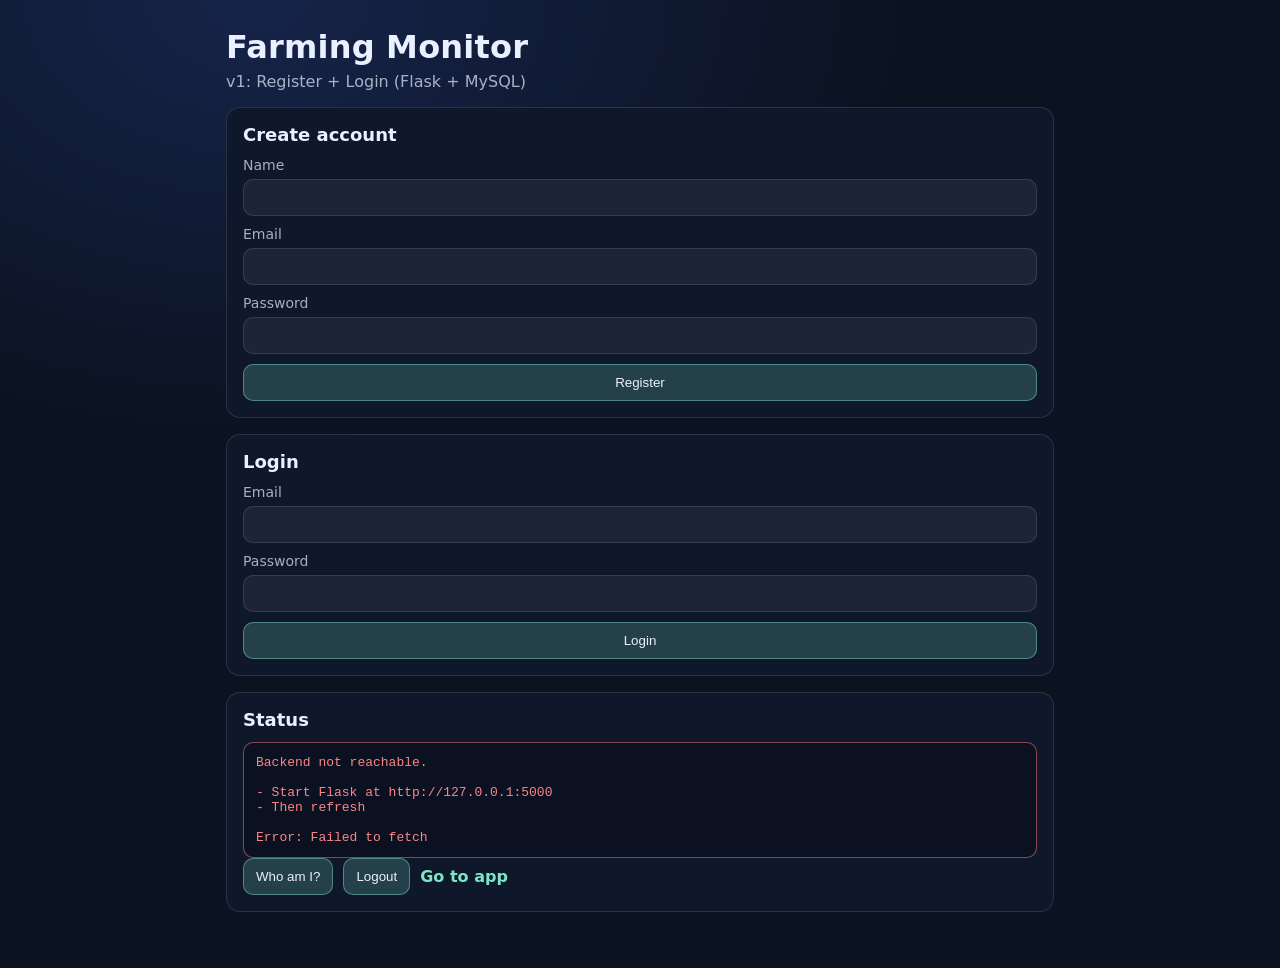
==== frontend/index.html @ aebd45fa "creating a DB and index.html" ====
<!doctype html>
<html lang="en">
  <head>
    <meta charset="utf-8" />
    <meta name="viewport" content="width=device-width, initial-scale=1" />
    <title>Farming Monitor - Login</title>
    <link rel="stylesheet" href="./styles.css" />
  </head>
  <body>
    <main class="container">
      <header class="header">
        <h1>Farming Monitor</h1>
        <p class="muted">v1: Register + Login (Flask + MySQL)</p>
      </header>

      <section class="card">
        <h2>Create account</h2>
        <form id="registerForm" class="form">
          <label>
            Name
            <input name="name" autocomplete="name" required />
          </label>
          <label>
            Email
            <input name="email" type="email" autocomplete="email" required />
          </label>
          <label>
            Password
            <input name="password" type="password" minlength="6" autocomplete="new-password" required />
          </label>
          <button type="submit">Register</button>
        </form>
      </section>

      <section class="card">
        <h2>Login</h2>
        <form id="loginForm" class="form">
          <label>
            Email
            <input name="email" type="email" autocomplete="email" required />
          </label>
          <label>
            Password
            <input name="password" type="password" autocomplete="current-password" required />
          </label>
          <button type="submit">Login</button>
        </form>
      </section>

      <section class="card">
        <h2>Status</h2>
        <pre id="status" class="status">Checking backend…</pre>
        <div class="row">
          <button id="meBtn" type="button">Who am I?</button>
          <button id="logoutBtn" type="button">Logout</button>
          <a class="link" href="./app.html">Go to app</a>
        </div>
      </section>
    </main>

    <script src="./app.js"></script>
  </body>
</html>
---- frontend/styles.css ----
:root {
  --bg: #0b1220;
  --card: #111b31;
  --text: #eaf0ff;
  --muted: rgba(234, 240, 255, 0.7);
  --border: rgba(234, 240, 255, 0.12);
  --accent: #7ae7c7;
  --danger: #ff6b6b;
}

* {
  box-sizing: border-box;
}

body {
  margin: 0;
  font-family: system-ui, -apple-system, Segoe UI, Roboto, Arial, sans-serif;
  background: radial-gradient(1200px 800px at 20% 0%, #16244a 0%, var(--bg) 55%);
  color: var(--text);
}

.container {
  max-width: 860px;
  margin: 0 auto;
  padding: 28px 16px 56px;
  display: grid;
  gap: 16px;
}

.header h1 {
  margin: 0 0 6px;
  letter-spacing: 0.2px;
}

.muted {
  margin: 0;
  color: var(--muted);
}

.card {
  background: color-mix(in srgb, var(--card) 86%, black 14%);
  border: 1px solid var(--border);
  border-radius: 14px;
  padding: 16px;
}

.card h2 {
  margin: 0 0 12px;
  font-size: 18px;
}

.form {
  display: grid;
  gap: 10px;
}

label {
  display: grid;
  gap: 6px;
  font-size: 14px;
  color: var(--muted);
}

input {
  border-radius: 10px;
  border: 1px solid var(--border);
  background: rgba(255, 255, 255, 0.06);
  color: var(--text);
  padding: 10px 12px;
  outline: none;
}

input:focus {
  border-color: color-mix(in srgb, var(--accent) 40%, var(--border) 60%);
}

button {
  border: 1px solid color-mix(in srgb, var(--accent) 35%, var(--border) 65%);
  background: color-mix(in srgb, var(--accent) 20%, transparent 80%);
  color: var(--text);
  border-radius: 10px;
  padding: 10px 12px;
  cursor: pointer;
}

button:hover {
  background: color-mix(in srgb, var(--accent) 28%, transparent 72%);
}

.row {
  display: flex;
  gap: 10px;
  align-items: center;
  flex-wrap: wrap;
}

.link {
  color: var(--accent);
  text-decoration: none;
  font-weight: 600;
}

.status {
  margin: 0;
  padding: 12px;
  border-radius: 10px;
  border: 1px solid var(--border);
  background: rgba(0, 0, 0, 0.22);
  overflow: auto;
}

.status.error {
  border-color: color-mix(in srgb, var(--danger) 45%, var(--border) 55%);
  color: color-mix(in srgb, var(--danger) 80%, var(--text) 20%);
}
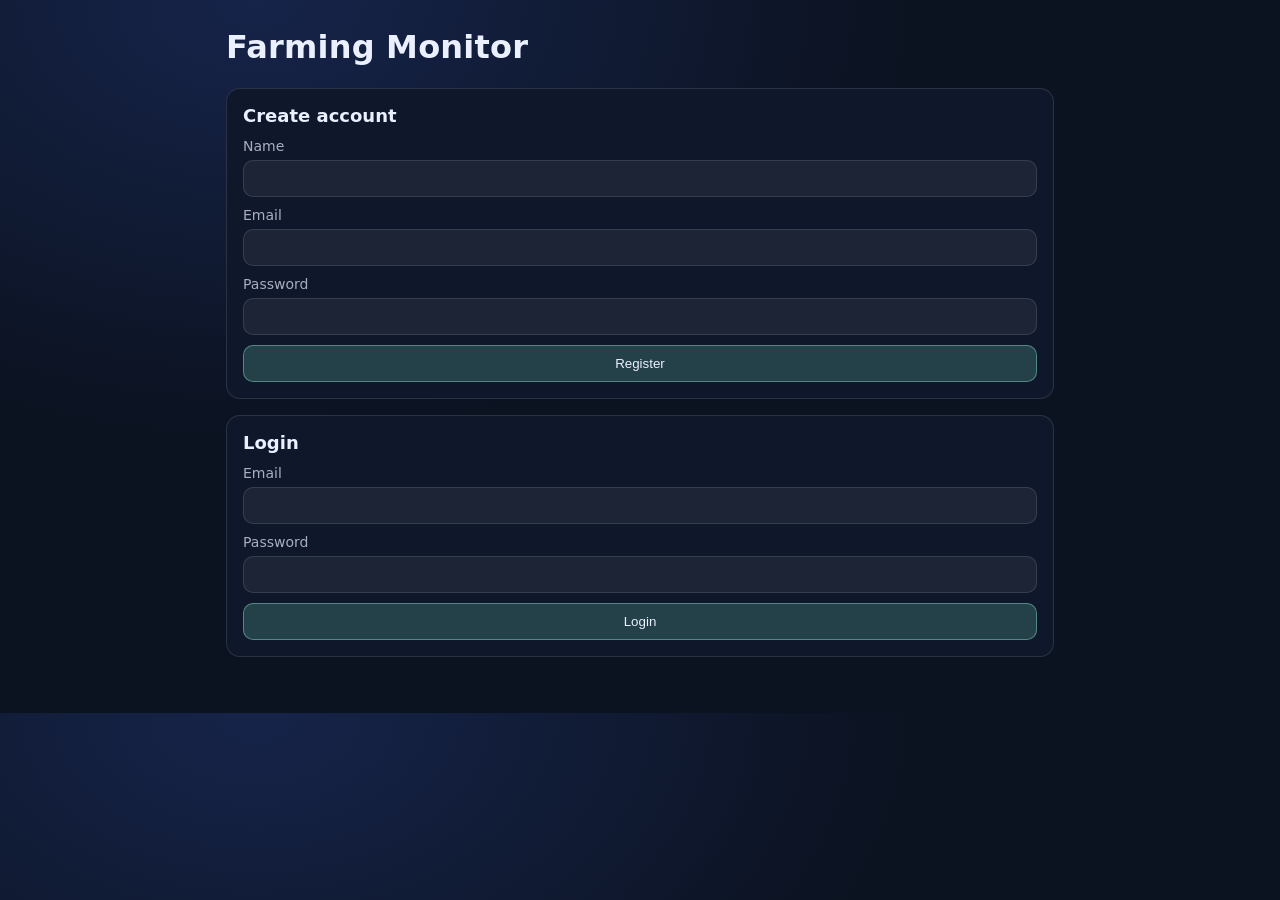
==== commit dcf74fb5: "a" ====
--- a/frontend/index.html
+++ b/frontend/index.html
@@ -10,7 +10,6 @@
     <main class="container">
       <header class="header">
         <h1>Farming Monitor</h1>
-        <p class="muted">v1: Register + Login (Flask + MySQL)</p>
       </header>
 
       <section class="card">
@@ -46,16 +45,6 @@
           <button type="submit">Login</button>
         </form>
       </section>
-
-      <section class="card">
-        <h2>Status</h2>
-        <pre id="status" class="status">Checking backend…</pre>
-        <div class="row">
-          <button id="meBtn" type="button">Who am I?</button>
-          <button id="logoutBtn" type="button">Logout</button>
-          <a class="link" href="./app.html">Go to app</a>
-        </div>
-      </section>
     </main>
 
     <script src="./app.js"></script>
--- a/frontend/styles.css
+++ b/frontend/styles.css
@@ -1,11 +1,13 @@
 :root {
   --bg: #0b1220;
+  --panel: #0f1930;
   --card: #111b31;
   --text: #eaf0ff;
   --muted: rgba(234, 240, 255, 0.7);
   --border: rgba(234, 240, 255, 0.12);
   --accent: #7ae7c7;
   --danger: #ff6b6b;
+  --shadow: 0 18px 50px rgba(0, 0, 0, 0.35);
 }
 
 * {
@@ -37,6 +39,138 @@
   color: var(--muted);
 }
 
+.appShell {
+  min-height: 100vh;
+  display: grid;
+  grid-template-columns: 280px 1fr;
+  width: 100%;
+}
+
+.sidebar {
+  position: sticky;
+  top: 0;
+  height: 100vh;
+  padding: 18px;
+  border-right: 1px solid var(--border);
+  background: color-mix(in srgb, var(--panel) 86%, black 14%);
+  box-shadow: var(--shadow);
+  display: flex;
+  flex-direction: column;
+  gap: 16px;
+}
+
+.brand {
+  padding: 12px;
+  border: 1px solid var(--border);
+  border-radius: 14px;
+  background: rgba(255, 255, 255, 0.04);
+}
+
+.brandTitle {
+  font-weight: 900;
+  letter-spacing: 0.2px;
+}
+
+.brandSubtitle {
+  margin-top: 4px;
+  color: var(--muted);
+  font-size: 13px;
+}
+
+.nav {
+  display: grid;
+  gap: 8px;
+}
+
+.navLink {
+  color: var(--text);
+  text-decoration: none;
+  padding: 10px 12px;
+  border: 1px solid var(--border);
+  border-radius: 12px;
+  background: rgba(255, 255, 255, 0.03);
+}
+
+.navLink:hover {
+  border-color: color-mix(in srgb, var(--accent) 28%, var(--border) 72%);
+  background: rgba(255, 255, 255, 0.05);
+}
+
+.sidebarFooter {
+  margin-top: auto;
+  display: grid;
+  gap: 10px;
+}
+
+.content {
+  padding: 22px 18px 56px;
+  width: 100%;
+  overflow-x: hidden;
+}
+
+.content > * {
+  max-width: 1240px;
+  margin-left: auto;
+  margin-right: auto;
+}
+
+.topbar {
+  display: flex;
+  align-items: flex-start;
+  justify-content: space-between;
+  gap: 14px;
+  margin-bottom: 16px;
+}
+
+.pageTitle {
+  margin: 0;
+  letter-spacing: 0.2px;
+}
+
+.profileBox {
+  min-width: 320px;
+  max-width: 520px;
+}
+
+.profileLabel {
+  color: var(--muted);
+  font-size: 12px;
+  margin: 0 0 8px;
+}
+
+.grid2 {
+  display: grid;
+  grid-template-columns: minmax(0, 1fr) minmax(0, 1fr);
+  gap: 16px;
+}
+
+@media (max-width: 980px) {
+  .appShell {
+    grid-template-columns: 1fr;
+  }
+  .sidebar {
+    position: relative;
+    height: auto;
+    box-shadow: none;
+  }
+  .grid2 {
+    grid-template-columns: 1fr;
+  }
+  .profileBox {
+    min-width: auto;
+  }
+}
+
+@media (max-width: 640px) {
+  .topbar {
+    flex-direction: column;
+  }
+  .profileBox {
+    width: 100%;
+    max-width: none;
+  }
+}
+
 .card {
   background: color-mix(in srgb, var(--card) 86%, black 14%);
   border: 1px solid var(--border);
@@ -49,9 +183,31 @@
   font-size: 18px;
 }
 
+.cardHead {
+  display: grid;
+  gap: 6px;
+  margin-bottom: 12px;
+}
+
+.cardHead h2 {
+  margin: 0;
+}
+
 .form {
   display: grid;
   gap: 10px;
+}
+
+.formRow {
+  display: grid;
+  grid-template-columns: 1fr 1fr;
+  gap: 10px;
+}
+
+@media (max-width: 640px) {
+  .formRow {
+    grid-template-columns: 1fr;
+  }
 }
 
 label {
@@ -70,7 +226,20 @@
   outline: none;
 }
 
+select {
+  border-radius: 10px;
+  border: 1px solid var(--border);
+  background: rgba(255, 255, 255, 0.06);
+  color: var(--text);
+  padding: 10px 12px;
+  outline: none;
+}
+
 input:focus {
+  border-color: color-mix(in srgb, var(--accent) 40%, var(--border) 60%);
+}
+
+select:focus {
   border-color: color-mix(in srgb, var(--accent) 40%, var(--border) 60%);
 }
 
@@ -94,6 +263,24 @@
   flex-wrap: wrap;
 }
 
+.btn {
+  border: 1px solid color-mix(in srgb, var(--accent) 35%, var(--border) 65%);
+  background: color-mix(in srgb, var(--accent) 20%, transparent 80%);
+  color: var(--text);
+  border-radius: 10px;
+  padding: 10px 12px;
+  cursor: pointer;
+}
+
+.btn:hover {
+  background: color-mix(in srgb, var(--accent) 28%, transparent 72%);
+}
+
+.btn.secondary {
+  border-color: var(--border);
+  background: rgba(255, 255, 255, 0.03);
+}
+
 .link {
   color: var(--accent);
   text-decoration: none;
@@ -113,3 +300,40 @@
   border-color: color-mix(in srgb, var(--danger) 45%, var(--border) 55%);
   color: color-mix(in srgb, var(--danger) 80%, var(--text) 20%);
 }
+
+.tableWrap {
+  width: 100%;
+  overflow: auto;
+  border-radius: 10px;
+  border: 1px solid var(--border);
+}
+
+.table {
+  width: 100%;
+  border-collapse: collapse;
+  min-width: 0;
+}
+
+.table th,
+.table td {
+  word-break: break-word;
+}
+
+.table th,
+.table td {
+  padding: 10px 12px;
+  border-bottom: 1px solid var(--border);
+  text-align: left;
+  vertical-align: top;
+  font-size: 14px;
+}
+
+.table th {
+  color: var(--muted);
+  font-weight: 700;
+  background: rgba(0, 0, 0, 0.12);
+}
+
+.table tr:last-child td {
+  border-bottom: none;
+}
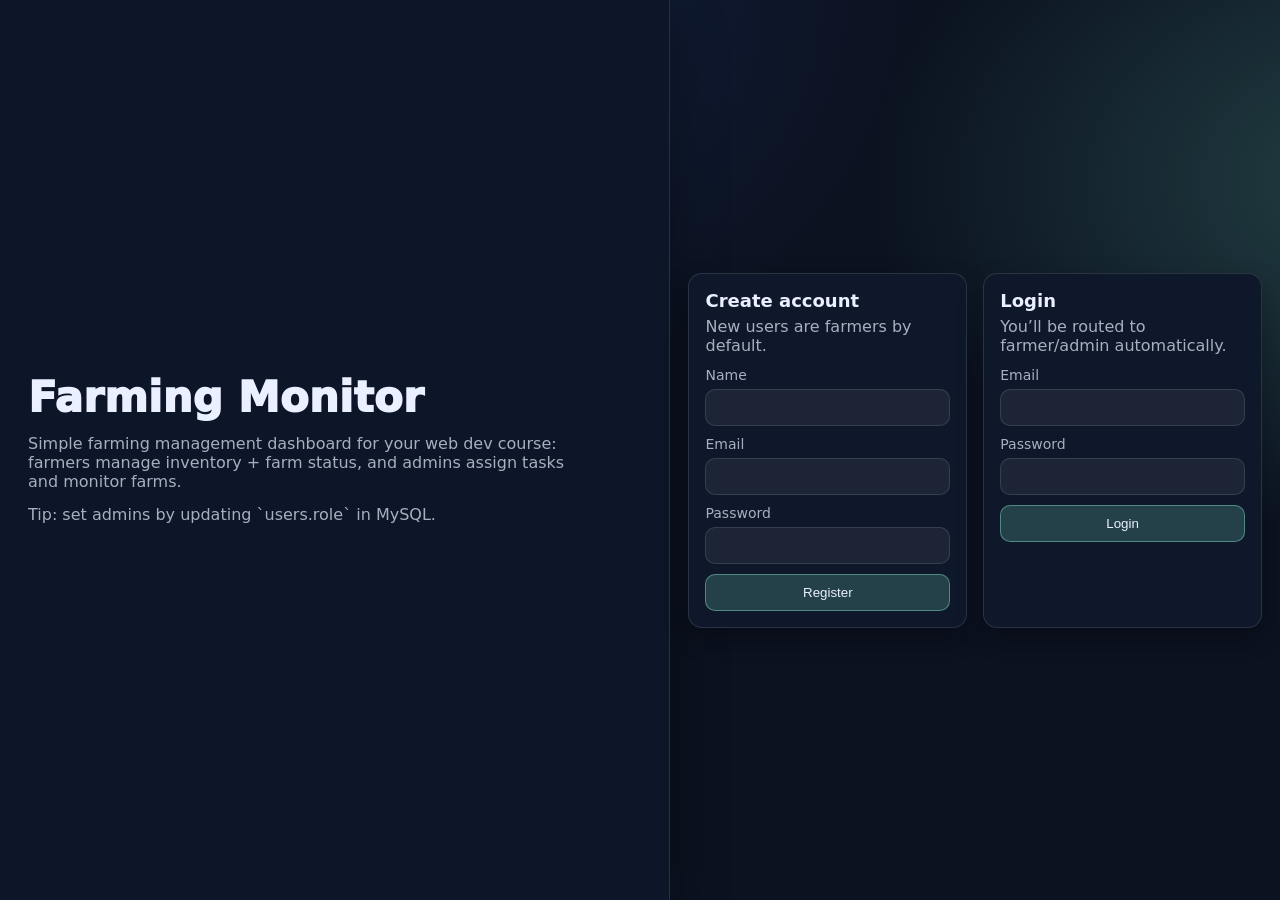
==== commit c3d8938c: "fix" ====
--- a/frontend/index.html
+++ b/frontend/index.html
@@ -7,45 +7,61 @@
     <link rel="stylesheet" href="./styles.css" />
   </head>
   <body>
-    <main class="container">
-      <header class="header">
-        <h1>Farming Monitor</h1>
-      </header>
+    <div class="authShell">
+      <aside class="authBrand">
+        <h1 class="authBrandTitle">Farming Monitor</h1>
+        <p class="authBrandText">
+          Simple farming management dashboard for your web dev course: farmers manage inventory + farm status, and admins
+          assign tasks and monitor farms.
+        </p>
+        <p class="authBrandText">Tip: set admins by updating `users.role` in MySQL.</p>
+      </aside>
 
-      <section class="card">
-        <h2>Create account</h2>
-        <form id="registerForm" class="form">
-          <label>
-            Name
-            <input name="name" autocomplete="name" required />
-          </label>
-          <label>
-            Email
-            <input name="email" type="email" autocomplete="email" required />
-          </label>
-          <label>
-            Password
-            <input name="password" type="password" minlength="6" autocomplete="new-password" required />
-          </label>
-          <button type="submit">Register</button>
-        </form>
-      </section>
+      <main class="authMain">
+        <div class="authGrid">
+          <section class="card">
+            <div class="cardHead">
+              <h2>Create account</h2>
+              <p class="muted">New users are farmers by default.</p>
+            </div>
+            <form id="registerForm" class="form">
+              <label>
+                Name
+                <input name="name" autocomplete="name" required />
+              </label>
+              <label>
+                Email
+                <input name="email" type="email" autocomplete="email" required />
+              </label>
+              <label>
+                Password
+                <input name="password" type="password" minlength="6" autocomplete="new-password" required />
+              </label>
+              <button type="submit" class="btn">Register</button>
+            </form>
+          </section>
 
-      <section class="card">
-        <h2>Login</h2>
-        <form id="loginForm" class="form">
-          <label>
-            Email
-            <input name="email" type="email" autocomplete="email" required />
-          </label>
-          <label>
-            Password
-            <input name="password" type="password" autocomplete="current-password" required />
-          </label>
-          <button type="submit">Login</button>
-        </form>
-      </section>
-    </main>
+          <section class="card">
+            <div class="cardHead">
+              <h2>Login</h2>
+              <p class="muted">You’ll be routed to farmer/admin automatically.</p>
+            </div>
+            <form id="loginForm" class="form">
+              <label>
+                Email
+                <input name="email" type="email" autocomplete="email" required />
+              </label>
+              <label>
+                Password
+                <input name="password" type="password" autocomplete="current-password" required />
+              </label>
+              <button type="submit" class="btn">Login</button>
+            </form>
+          </section>
+        </div>
+
+      </main>
+    </div>
 
     <script src="./app.js"></script>
   </body>
--- a/frontend/styles.css
+++ b/frontend/styles.css
@@ -6,8 +6,10 @@
   --muted: rgba(234, 240, 255, 0.7);
   --border: rgba(234, 240, 255, 0.12);
   --accent: #7ae7c7;
+  --accent2: #76a9ff;
   --danger: #ff6b6b;
   --shadow: 0 18px 50px rgba(0, 0, 0, 0.35);
+  --shadow2: 0 10px 24px rgba(0, 0, 0, 0.28);
 }
 
 * {
@@ -17,8 +19,73 @@
 body {
   margin: 0;
   font-family: system-ui, -apple-system, Segoe UI, Roboto, Arial, sans-serif;
-  background: radial-gradient(1200px 800px at 20% 0%, #16244a 0%, var(--bg) 55%);
-  color: var(--text);
+  background:
+    radial-gradient(900px 600px at 12% -10%, rgba(118, 169, 255, 0.35) 0%, rgba(118, 169, 255, 0) 60%),
+    radial-gradient(900px 600px at 110% 20%, rgba(122, 231, 199, 0.22) 0%, rgba(122, 231, 199, 0) 60%),
+    radial-gradient(1200px 800px at 20% 0%, #16244a 0%, var(--bg) 55%);
+  color: var(--text);
+}
+
+/* --------------------
+   Auth (login/register)
+   -------------------- */
+.authShell {
+  min-height: 100vh;
+  display: grid;
+  grid-template-columns: 1.1fr 1fr;
+}
+
+.authBrand {
+  padding: 54px 28px;
+  border-right: 1px solid var(--border);
+  background: color-mix(in srgb, var(--panel) 84%, black 16%);
+  box-shadow: var(--shadow);
+  display: grid;
+  align-content: center;
+  gap: 14px;
+}
+
+.authBrandTitle {
+  font-size: 42px;
+  font-weight: 950;
+  letter-spacing: 0.2px;
+  line-height: 1.05;
+  margin: 0;
+}
+
+.authBrandText {
+  margin: 0;
+  max-width: 56ch;
+  color: var(--muted);
+}
+
+.authMain {
+  padding: 34px 18px;
+  display: grid;
+  align-content: center;
+}
+
+.authGrid {
+  width: 100%;
+  max-width: 760px;
+  margin: 0 auto;
+  display: grid;
+  grid-template-columns: 1fr 1fr;
+  gap: 16px;
+}
+
+@media (max-width: 980px) {
+  .authShell {
+    grid-template-columns: 1fr;
+  }
+  .authBrand {
+    border-right: none;
+    border-bottom: 1px solid var(--border);
+    box-shadow: none;
+  }
+  .authGrid {
+    grid-template-columns: 1fr;
+  }
 }
 
 .container {
@@ -41,8 +108,7 @@
 
 .appShell {
   min-height: 100vh;
-  display: grid;
-  grid-template-columns: 280px 1fr;
+  display: block;
   width: 100%;
 }
 
@@ -120,6 +186,10 @@
   justify-content: space-between;
   gap: 14px;
   margin-bottom: 16px;
+  padding: 14px 16px;
+  border: 1px solid var(--border);
+  border-radius: 16px;
+  background: rgba(255, 255, 255, 0.03);
 }
 
 .pageTitle {
@@ -176,6 +246,7 @@
   border: 1px solid var(--border);
   border-radius: 14px;
   padding: 16px;
+  box-shadow: var(--shadow2);
 }
 
 .card h2 {
@@ -281,6 +352,27 @@
   background: rgba(255, 255, 255, 0.03);
 }
 
+.meChip {
+  display: inline-flex;
+  align-items: center;
+  gap: 8px;
+  padding: 10px 12px;
+  border-radius: 12px;
+  border: 1px solid var(--border);
+  background: rgba(0, 0, 0, 0.18);
+  color: var(--text);
+  font-size: 13px;
+  line-height: 1.2;
+  white-space: nowrap;
+  overflow: hidden;
+  text-overflow: ellipsis;
+}
+
+.meChip.error {
+  border-color: color-mix(in srgb, var(--danger) 45%, var(--border) 55%);
+  color: color-mix(in srgb, var(--danger) 85%, var(--text) 15%);
+}
+
 .link {
   color: var(--accent);
   text-decoration: none;
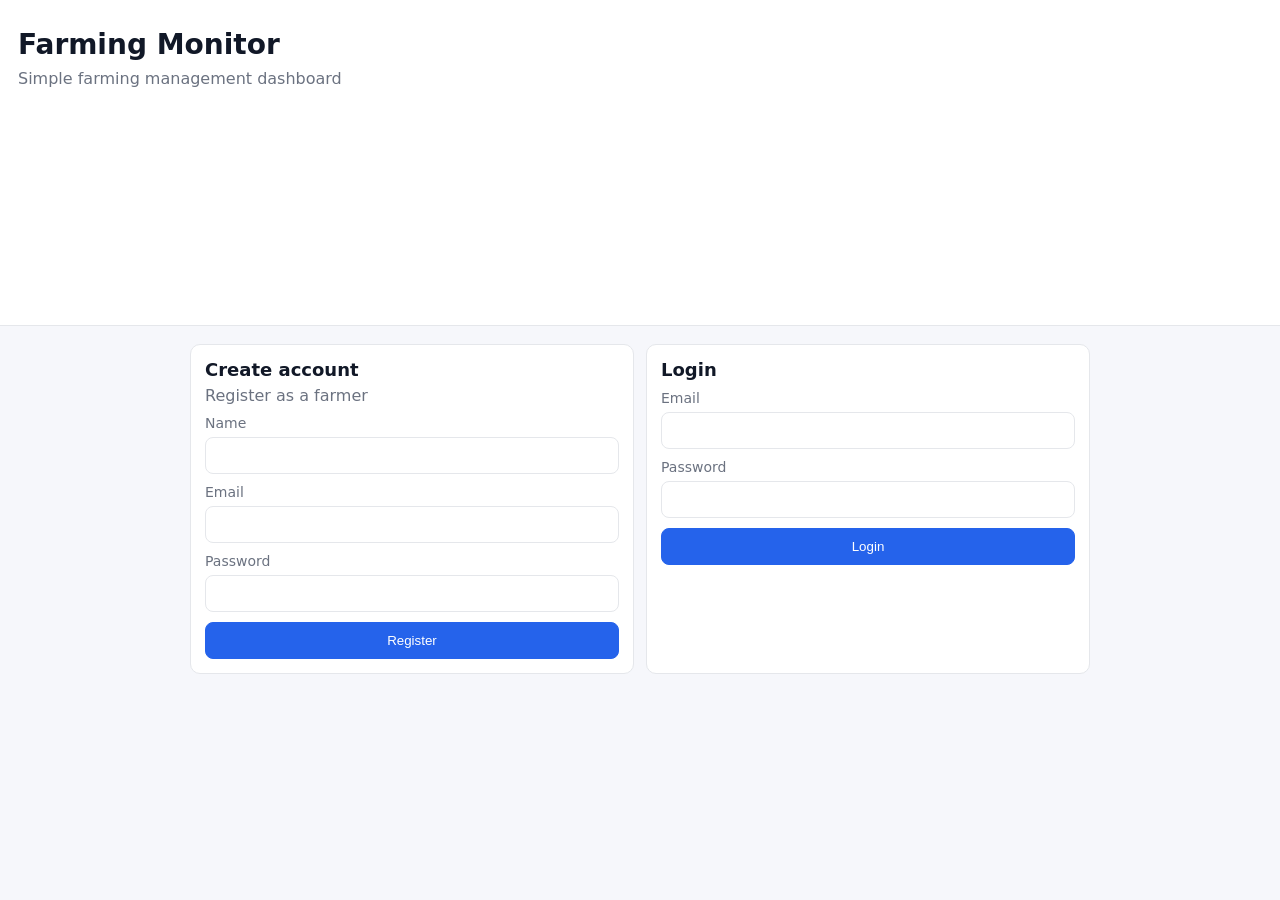
==== commit 5d3f5494: "moded" ====
--- a/frontend/index.html
+++ b/frontend/index.html
@@ -11,10 +11,8 @@
       <aside class="authBrand">
         <h1 class="authBrandTitle">Farming Monitor</h1>
         <p class="authBrandText">
-          Simple farming management dashboard for your web dev course: farmers manage inventory + farm status, and admins
-          assign tasks and monitor farms.
+          Simple farming management dashboard
         </p>
-        <p class="authBrandText">Tip: set admins by updating `users.role` in MySQL.</p>
       </aside>
 
       <main class="authMain">
@@ -22,7 +20,7 @@
           <section class="card">
             <div class="cardHead">
               <h2>Create account</h2>
-              <p class="muted">New users are farmers by default.</p>
+              <p class="muted">Register as a farmer</p>
             </div>
             <form id="registerForm" class="form">
               <label>
@@ -44,7 +42,6 @@
           <section class="card">
             <div class="cardHead">
               <h2>Login</h2>
-              <p class="muted">You’ll be routed to farmer/admin automatically.</p>
             </div>
             <form id="loginForm" class="form">
               <label>
@@ -56,6 +53,7 @@
                 <input name="password" type="password" autocomplete="current-password" required />
               </label>
               <button type="submit" class="btn">Login</button>
+              <p id="loginError" class="errorText" style="margin: 0"></p>
             </form>
           </section>
         </div>
--- a/frontend/styles.css
+++ b/frontend/styles.css
@@ -1,15 +1,11 @@
 :root {
-  --bg: #0b1220;
-  --panel: #0f1930;
-  --card: #111b31;
-  --text: #eaf0ff;
-  --muted: rgba(234, 240, 255, 0.7);
-  --border: rgba(234, 240, 255, 0.12);
-  --accent: #7ae7c7;
-  --accent2: #76a9ff;
-  --danger: #ff6b6b;
-  --shadow: 0 18px 50px rgba(0, 0, 0, 0.35);
-  --shadow2: 0 10px 24px rgba(0, 0, 0, 0.28);
+  --bg: #f6f7fb;
+  --card: #ffffff;
+  --text: #111827;
+  --muted: #6b7280;
+  --border: #e5e7eb;
+  --primary: #2563eb;
+  --danger: #dc2626;
 }
 
 * {
@@ -19,312 +15,149 @@
 body {
   margin: 0;
   font-family: system-ui, -apple-system, Segoe UI, Roboto, Arial, sans-serif;
-  background:
-    radial-gradient(900px 600px at 12% -10%, rgba(118, 169, 255, 0.35) 0%, rgba(118, 169, 255, 0) 60%),
-    radial-gradient(900px 600px at 110% 20%, rgba(122, 231, 199, 0.22) 0%, rgba(122, 231, 199, 0) 60%),
-    radial-gradient(1200px 800px at 20% 0%, #16244a 0%, var(--bg) 55%);
+  background: var(--bg);
   color: var(--text);
 }
 
-/* --------------------
-   Auth (login/register)
-   -------------------- */
+.muted {
+  margin: 0;
+  color: var(--muted);
+}
+
+/* Auth (login/register) */
 .authShell {
   min-height: 100vh;
   display: grid;
-  grid-template-columns: 1.1fr 1fr;
+  grid-template-columns: 1fr;
 }
 
 .authBrand {
-  padding: 54px 28px;
-  border-right: 1px solid var(--border);
-  background: color-mix(in srgb, var(--panel) 84%, black 16%);
-  box-shadow: var(--shadow);
-  display: grid;
-  align-content: center;
-  gap: 14px;
+  padding: 28px 18px;
+  border-bottom: 1px solid var(--border);
+  background: var(--card);
 }
 
 .authBrandTitle {
-  font-size: 42px;
-  font-weight: 950;
-  letter-spacing: 0.2px;
-  line-height: 1.05;
-  margin: 0;
+  margin: 0 0 8px;
+  font-size: 28px;
 }
 
 .authBrandText {
   margin: 0;
-  max-width: 56ch;
-  color: var(--muted);
+  color: var(--muted);
+  max-width: 70ch;
 }
 
 .authMain {
-  padding: 34px 18px;
-  display: grid;
-  align-content: center;
+  padding: 18px;
 }
 
 .authGrid {
-  width: 100%;
-  max-width: 760px;
+  max-width: 900px;
   margin: 0 auto;
   display: grid;
-  grid-template-columns: 1fr 1fr;
-  gap: 16px;
-}
-
-@media (max-width: 980px) {
-  .authShell {
-    grid-template-columns: 1fr;
+  grid-template-columns: 1fr;
+  gap: 12px;
+}
+
+@media (min-width: 900px) {
+  .authGrid {
+    grid-template-columns: 1fr 1fr;
   }
-  .authBrand {
-    border-right: none;
-    border-bottom: 1px solid var(--border);
-    box-shadow: none;
-  }
-  .authGrid {
-    grid-template-columns: 1fr;
-  }
-}
-
-.container {
-  max-width: 860px;
-  margin: 0 auto;
-  padding: 28px 16px 56px;
-  display: grid;
-  gap: 16px;
-}
-
-.header h1 {
-  margin: 0 0 6px;
-  letter-spacing: 0.2px;
-}
-
-.muted {
-  margin: 0;
-  color: var(--muted);
-}
-
+}
+
+/* App layout */
 .appShell {
   min-height: 100vh;
-  display: block;
-  width: 100%;
-}
-
-.sidebar {
-  position: sticky;
-  top: 0;
-  height: 100vh;
+}
+
+.content {
+  max-width: 1100px;
+  margin: 0 auto;
   padding: 18px;
-  border-right: 1px solid var(--border);
-  background: color-mix(in srgb, var(--panel) 86%, black 14%);
-  box-shadow: var(--shadow);
+}
+
+.topbar {
   display: flex;
-  flex-direction: column;
-  gap: 16px;
-}
-
-.brand {
-  padding: 12px;
+  flex-wrap: wrap;
+  align-items: flex-start;
+  justify-content: space-between;
+  gap: 12px;
+  margin-bottom: 12px;
+}
+
+.pageTitle {
+  margin: 0 0 6px;
+}
+
+.grid2 {
+  display: grid;
+  grid-template-columns: 1fr;
+  gap: 12px;
+}
+
+@media (min-width: 980px) {
+  .grid2 {
+    grid-template-columns: 1fr 1fr;
+  }
+}
+
+/* Cards / forms */
+.card {
+  background: var(--card);
   border: 1px solid var(--border);
-  border-radius: 14px;
-  background: rgba(255, 255, 255, 0.04);
-}
-
-.brandTitle {
-  font-weight: 900;
-  letter-spacing: 0.2px;
-}
-
-.brandSubtitle {
-  margin-top: 4px;
-  color: var(--muted);
-  font-size: 13px;
-}
-
-.nav {
-  display: grid;
-  gap: 8px;
-}
-
-.navLink {
-  color: var(--text);
-  text-decoration: none;
+  border-radius: 10px;
+  padding: 14px;
+}
+
+.cardHead {
+  display: grid;
+  gap: 6px;
+  margin-bottom: 10px;
+}
+
+.cardHead h2 {
+  margin: 0;
+  font-size: 18px;
+}
+
+.form {
+  display: grid;
+  gap: 10px;
+}
+
+.formRow {
+  display: grid;
+  grid-template-columns: 1fr;
+  gap: 10px;
+}
+
+@media (min-width: 700px) {
+  .formRow {
+    grid-template-columns: 1fr 1fr;
+  }
+}
+
+label {
+  display: grid;
+  gap: 6px;
+  font-size: 14px;
+  color: var(--muted);
+}
+
+input,
+select {
   padding: 10px 12px;
   border: 1px solid var(--border);
-  border-radius: 12px;
-  background: rgba(255, 255, 255, 0.03);
-}
-
-.navLink:hover {
-  border-color: color-mix(in srgb, var(--accent) 28%, var(--border) 72%);
-  background: rgba(255, 255, 255, 0.05);
-}
-
-.sidebarFooter {
-  margin-top: auto;
-  display: grid;
-  gap: 10px;
-}
-
-.content {
-  padding: 22px 18px 56px;
-  width: 100%;
-  overflow-x: hidden;
-}
-
-.content > * {
-  max-width: 1240px;
-  margin-left: auto;
-  margin-right: auto;
-}
-
-.topbar {
-  display: flex;
-  align-items: flex-start;
-  justify-content: space-between;
-  gap: 14px;
-  margin-bottom: 16px;
-  padding: 14px 16px;
-  border: 1px solid var(--border);
-  border-radius: 16px;
-  background: rgba(255, 255, 255, 0.03);
-}
-
-.pageTitle {
-  margin: 0;
-  letter-spacing: 0.2px;
-}
-
-.profileBox {
-  min-width: 320px;
-  max-width: 520px;
-}
-
-.profileLabel {
-  color: var(--muted);
-  font-size: 12px;
-  margin: 0 0 8px;
-}
-
-.grid2 {
-  display: grid;
-  grid-template-columns: minmax(0, 1fr) minmax(0, 1fr);
-  gap: 16px;
-}
-
-@media (max-width: 980px) {
-  .appShell {
-    grid-template-columns: 1fr;
-  }
-  .sidebar {
-    position: relative;
-    height: auto;
-    box-shadow: none;
-  }
-  .grid2 {
-    grid-template-columns: 1fr;
-  }
-  .profileBox {
-    min-width: auto;
-  }
-}
-
-@media (max-width: 640px) {
-  .topbar {
-    flex-direction: column;
-  }
-  .profileBox {
-    width: 100%;
-    max-width: none;
-  }
-}
-
-.card {
-  background: color-mix(in srgb, var(--card) 86%, black 14%);
-  border: 1px solid var(--border);
-  border-radius: 14px;
-  padding: 16px;
-  box-shadow: var(--shadow2);
-}
-
-.card h2 {
-  margin: 0 0 12px;
-  font-size: 18px;
-}
-
-.cardHead {
-  display: grid;
-  gap: 6px;
-  margin-bottom: 12px;
-}
-
-.cardHead h2 {
-  margin: 0;
-}
-
-.form {
-  display: grid;
-  gap: 10px;
-}
-
-.formRow {
-  display: grid;
-  grid-template-columns: 1fr 1fr;
-  gap: 10px;
-}
-
-@media (max-width: 640px) {
-  .formRow {
-    grid-template-columns: 1fr;
-  }
-}
-
-label {
-  display: grid;
-  gap: 6px;
-  font-size: 14px;
-  color: var(--muted);
-}
-
-input {
-  border-radius: 10px;
-  border: 1px solid var(--border);
-  background: rgba(255, 255, 255, 0.06);
+  border-radius: 8px;
+  background: #fff;
   color: var(--text);
-  padding: 10px 12px;
   outline: none;
 }
 
-select {
-  border-radius: 10px;
-  border: 1px solid var(--border);
-  background: rgba(255, 255, 255, 0.06);
-  color: var(--text);
-  padding: 10px 12px;
-  outline: none;
-}
-
-input:focus {
-  border-color: color-mix(in srgb, var(--accent) 40%, var(--border) 60%);
-}
-
+input:focus,
 select:focus {
-  border-color: color-mix(in srgb, var(--accent) 40%, var(--border) 60%);
-}
-
-button {
-  border: 1px solid color-mix(in srgb, var(--accent) 35%, var(--border) 65%);
-  background: color-mix(in srgb, var(--accent) 20%, transparent 80%);
-  color: var(--text);
-  border-radius: 10px;
-  padding: 10px 12px;
-  cursor: pointer;
-}
-
-button:hover {
-  background: color-mix(in srgb, var(--accent) 28%, transparent 72%);
+  border-color: var(--primary);
 }
 
 .row {
@@ -334,81 +167,44 @@
   flex-wrap: wrap;
 }
 
-.btn {
-  border: 1px solid color-mix(in srgb, var(--accent) 35%, var(--border) 65%);
-  background: color-mix(in srgb, var(--accent) 20%, transparent 80%);
-  color: var(--text);
-  border-radius: 10px;
+.btn,
+button {
   padding: 10px 12px;
+  border-radius: 8px;
+  border: 1px solid var(--primary);
+  background: var(--primary);
+  color: #fff;
   cursor: pointer;
-}
-
-.btn:hover {
-  background: color-mix(in srgb, var(--accent) 28%, transparent 72%);
 }
 
 .btn.secondary {
   border-color: var(--border);
-  background: rgba(255, 255, 255, 0.03);
-}
-
-.meChip {
-  display: inline-flex;
-  align-items: center;
-  gap: 8px;
-  padding: 10px 12px;
-  border-radius: 12px;
-  border: 1px solid var(--border);
-  background: rgba(0, 0, 0, 0.18);
+  background: #fff;
   color: var(--text);
-  font-size: 13px;
-  line-height: 1.2;
-  white-space: nowrap;
-  overflow: hidden;
-  text-overflow: ellipsis;
-}
-
-.meChip.error {
-  border-color: color-mix(in srgb, var(--danger) 45%, var(--border) 55%);
-  color: color-mix(in srgb, var(--danger) 85%, var(--text) 15%);
 }
 
 .link {
-  color: var(--accent);
+  color: var(--primary);
   text-decoration: none;
   font-weight: 600;
 }
 
-.status {
-  margin: 0;
-  padding: 12px;
-  border-radius: 10px;
-  border: 1px solid var(--border);
-  background: rgba(0, 0, 0, 0.22);
-  overflow: auto;
-}
-
-.status.error {
-  border-color: color-mix(in srgb, var(--danger) 45%, var(--border) 55%);
-  color: color-mix(in srgb, var(--danger) 80%, var(--text) 20%);
-}
-
+.errorText {
+  color: var(--danger);
+  font-size: 14px;
+}
+
+/* Tables */
 .tableWrap {
   width: 100%;
   overflow: auto;
+  border: 1px solid var(--border);
   border-radius: 10px;
-  border: 1px solid var(--border);
 }
 
 .table {
   width: 100%;
   border-collapse: collapse;
-  min-width: 0;
-}
-
-.table th,
-.table td {
-  word-break: break-word;
 }
 
 .table th,
@@ -421,9 +217,9 @@
 }
 
 .table th {
+  background: #f3f4f6;
   color: var(--muted);
   font-weight: 700;
-  background: rgba(0, 0, 0, 0.12);
 }
 
 .table tr:last-child td {
